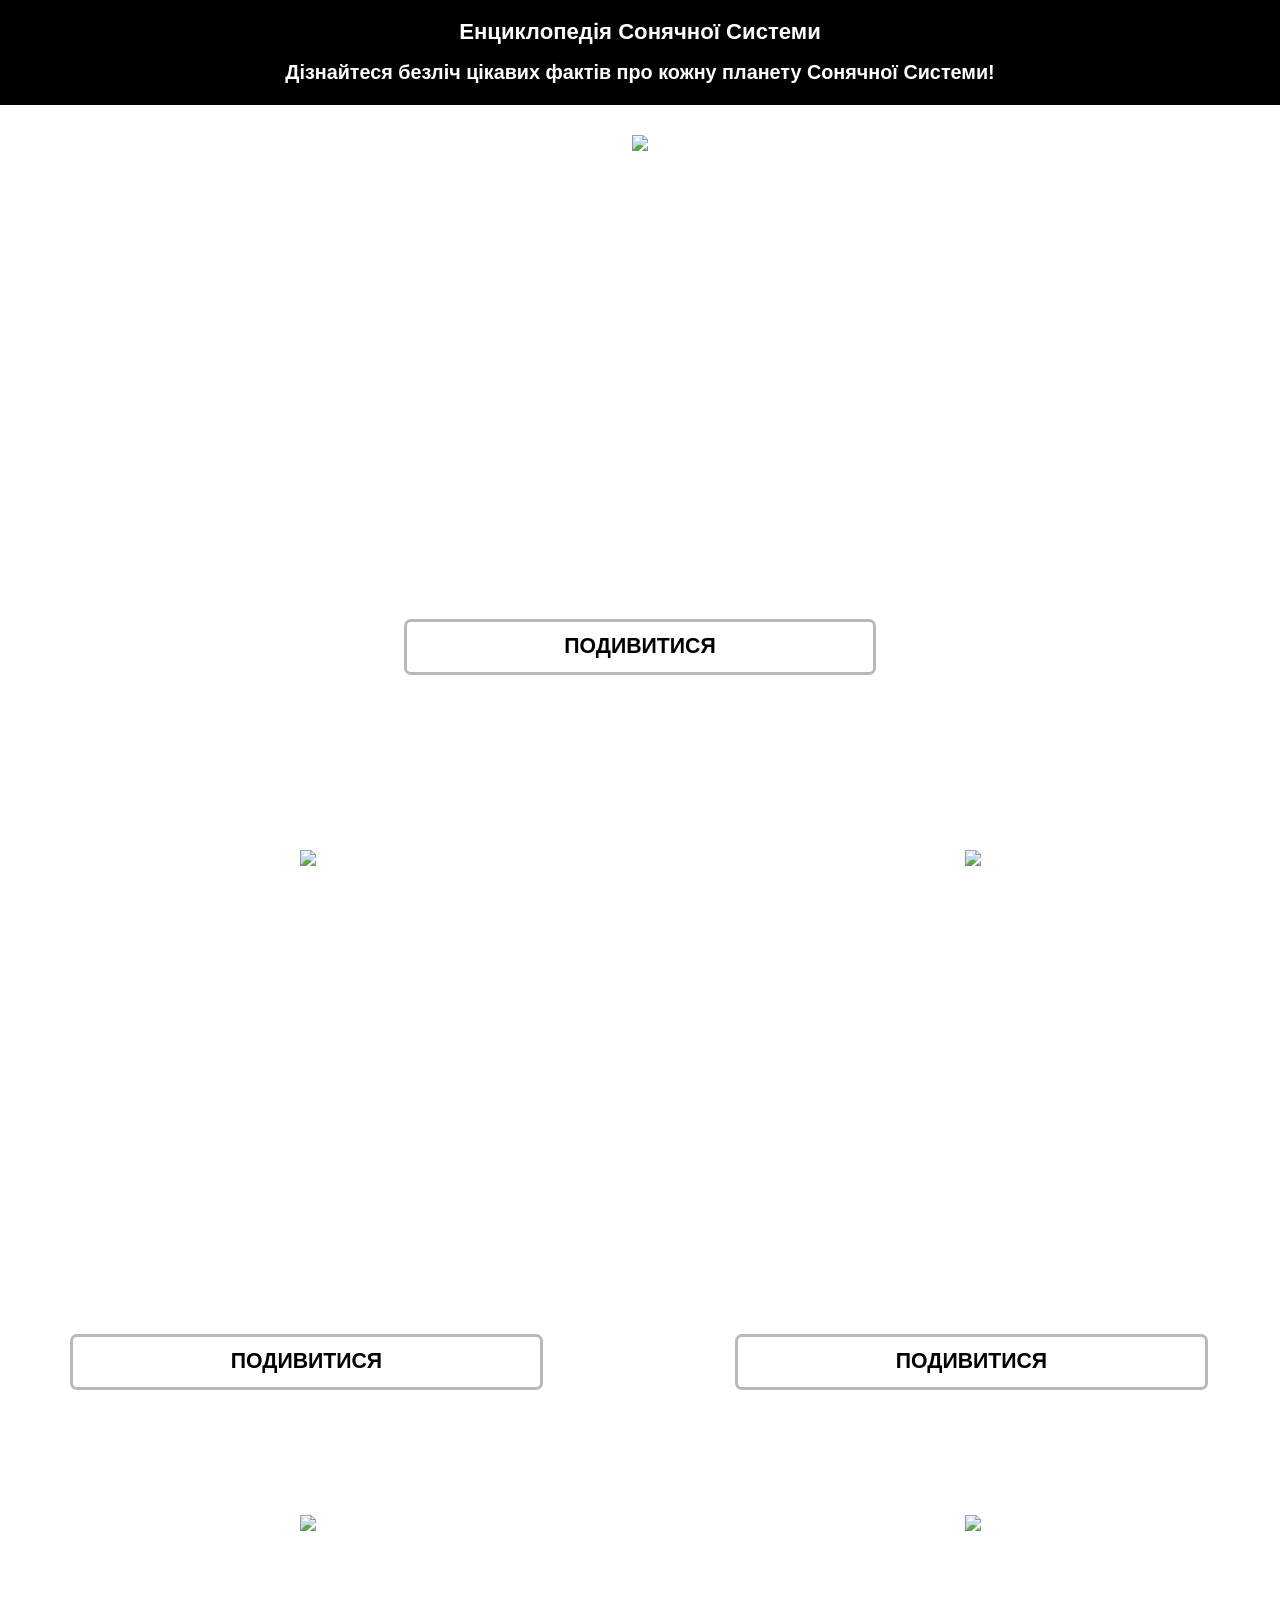
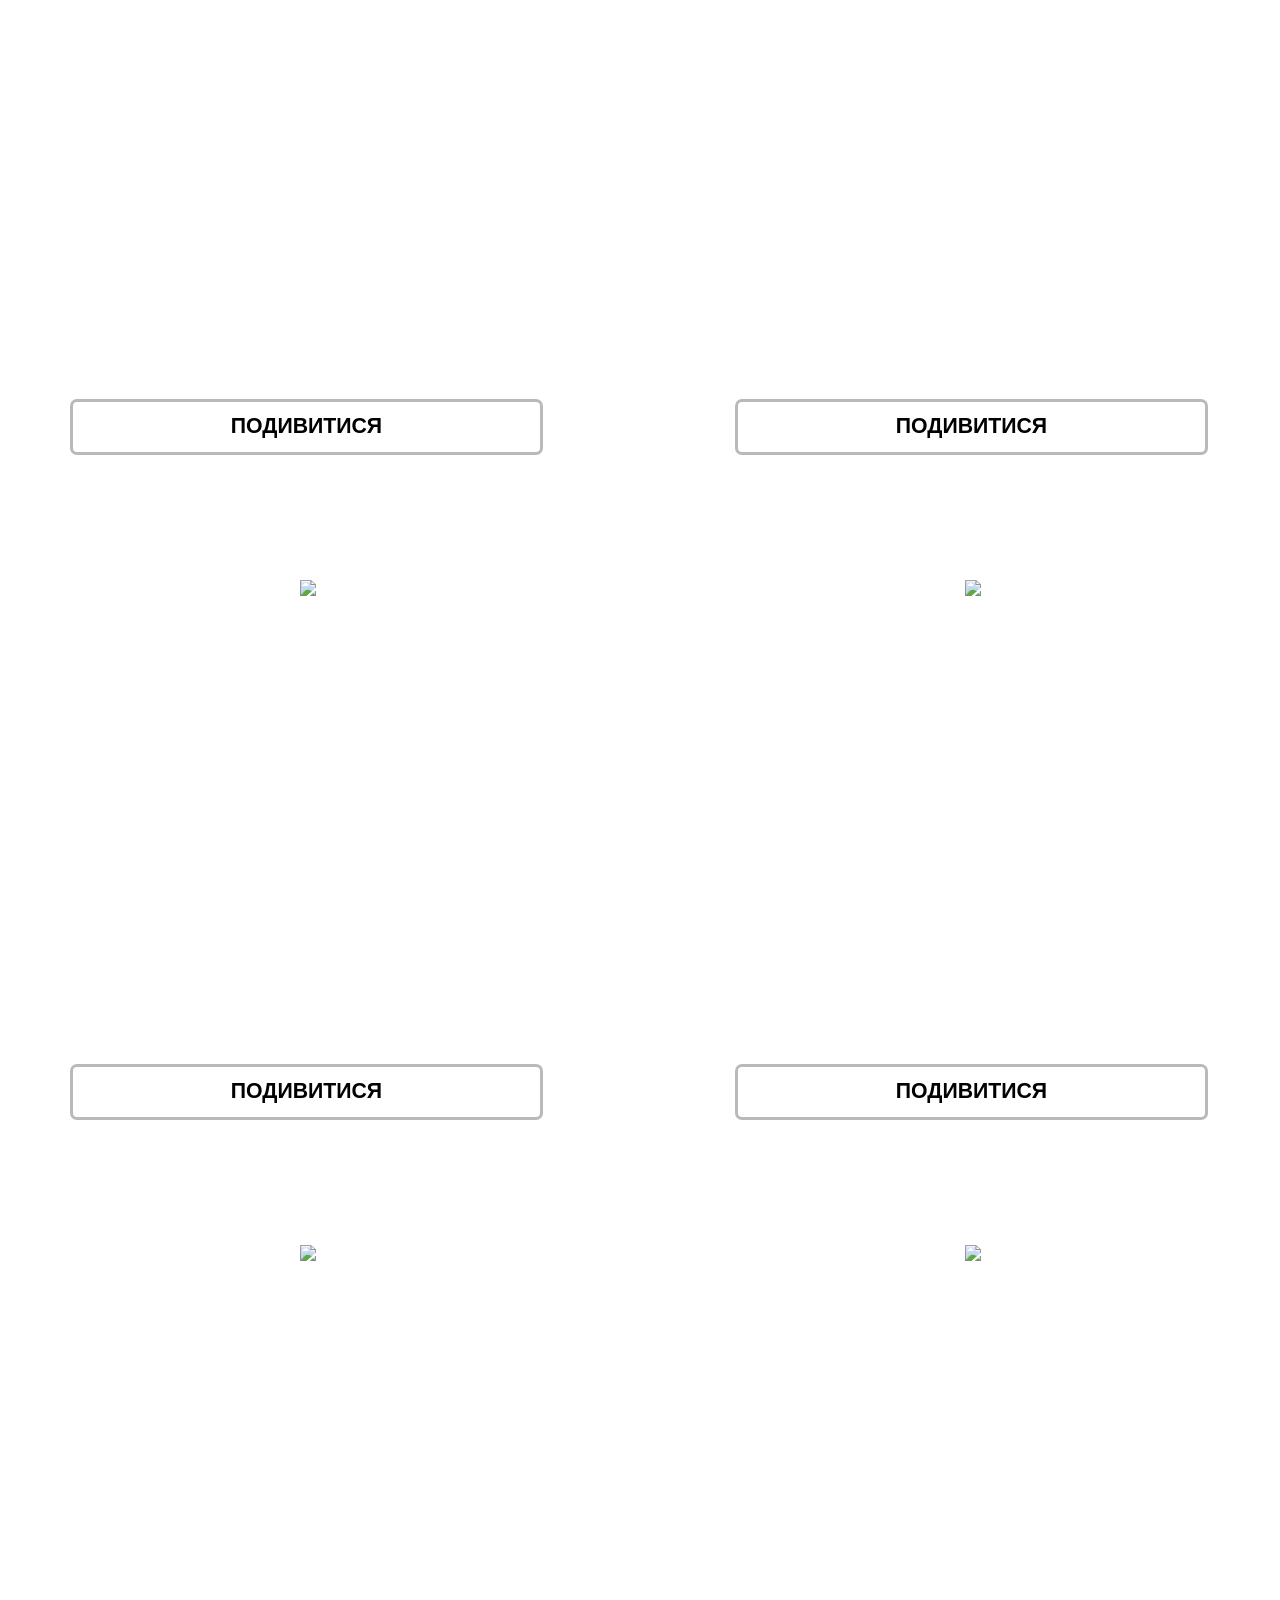
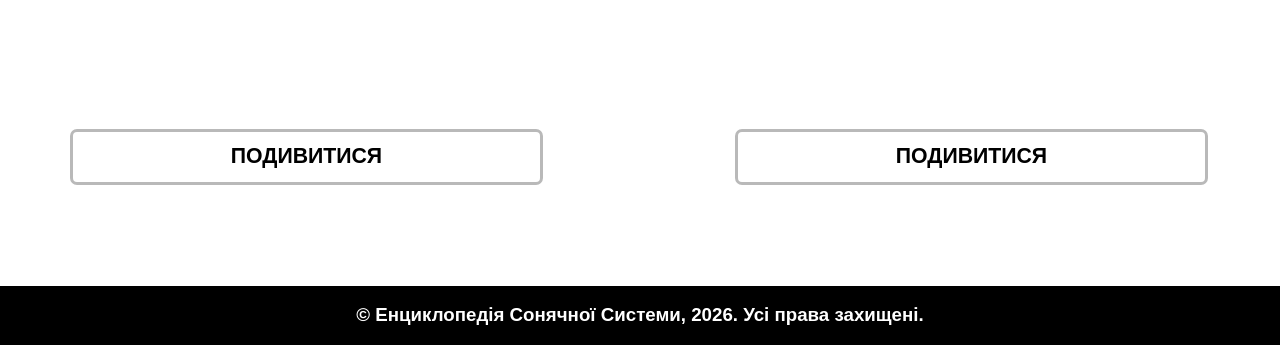
==== index.html @ 96a5c814 "Add files via upload" ====
<!DOCTYPE html>
<html lang="uk">

<head>
    <meta charset="UTF-8">
    <meta name="viewport" content="width=device-width, initial-scale=1.0">
    <title> Енциклопедія Сонячної Системи | Головна </title>
    <link rel="stylesheet" href="main.css">
</head>

<body>
    <header>
        <h1> Енциклопедія Сонячної Системи </h1>
        <h2> Дізнайтеся безліч цікавих фактів про кожну планету Сонячної Системи! </h2>
    </header>

    <main>
        <div class="main-redirect-card">
            <img src="img/the-sun.png">
            <h1> Сонце </h1>
            <p> Центральна зірка нашої системи, що містить 99.8% всієї своєї маси. Це майже ідеальна сфера гарячої плазми, яке живить життя на Землі завдяки ядерному синтезу в його ядрі. </p>
            <div class="button">
                <a href="sun.html" class="btn-sun">ПОДИВИТИСЯ</a>
            </div>
        </div>

        <div class="redirect-card">
            <img src="img/mercury1.png">
            <h1> Меркурій </h1>
            <p> Найменша та найшвидша планета, що обертається навколо Сонця кожні 88 днів. Це світ екстремальних відчуттів, яка має масивне залізне ядро та перепади темпервтури понад 1000 градусів між днем і ніччю. </p>
            <div class="button">
                <a href="mercury.html" class="btn-mercury">ПОДИВИТИСЯ</a>
            </div>
        </div>

        <div class="redirect-card">
            <img src="img/venus1.png">
            <h1> Венера </h1>
            <p> "Злий близнюк" Землі. Схована за густими хмарами сірчаної кислоти. Венера страждає від парникового ефекту, завдяки якому поверхня планети така гаряча, що може розплавити свинець, а її атмосфера така щільна, що може розчавити підводний човен. </p>
            <div class="button">
                <a href="venus.html" class="btn-venus">ПОДИВИТИСЯ</a>
            </div>
        </div>

        <div class="redirect-card">
            <img src="img/earth1.png">
            <h1> Земля </h1>
            <p> Єдиний відомий світ, де існує життя, захищений ідеальною атмосферою та потужним магнітним полем. Це динамічний світ руху тевтонських плит і безмежних океанів. </p>
            <div class="button">
                <a href="earth.html" class="btn-earth">ПОДИВИТИСЯ</a>
            </div>
        </div>

        <div class="redirect-card">
            <img src="img/mars1.png">
            <h1> Марс </h1>
            <p> Холодний і пустинний світ, вкритий іржею із оксиду заліза. Марс - це дім для найвищих вулканів та найглибокіших каньйонів у Сонячній Системі, і ця планетв є головним обʼєктом колонізації людьми. </p>
            <div class="button">
                <a href="mars.html" class="btn-mars">ПОДИВИТИСЯ</a>
            </div>
        </div>

        <div class="redirect-card">
            <img src="img/jupiter1.png">
            <h1> Юпітер </h1>
            <p> Газовий гігант більш масивнийб ніж усі інші планети разом. Зі своєю культовою Великою Червоною Плямою та 95 супутниками, вона діє як космічний пилосос, захищаючи внутрішню Сонячну Систему від ударів астероїдів. </p>
            <div class="button">
                <a href="jupiter.html" class="btn-jupiter">ПОДИВИТИСЯ</a>
            </div>
        </div>

        <div class="redirect-card">
            <img src="img/saturn2.png">
            <h1> Сатурн </h1>
            <p> Знаменитий своєю вражаючою та складною кільцевою системою, яка зроблена із льоду та каміння. Сатурн - це найменш щільнв планета, така легка, що вона могла би плавати у великій ванні із водою. </p>
            <div class="button">
                <a href="saturn.html" class="btn-saturn">ПОДИВИТИСЯ</a>
            </div>
        </div>

        <div class="redirect-card">
            <img src="img/uranus1.png">
            <h1> Уран </h1>
            <p> Льодовий гігант, що обертається на боці, ймовірно через давнж зіткнення. Вона має найхолоднішу атмосферу у Сонячній Cистемі та система із 13 вертикальних кілець. </p>
            <div class="button">
                <a href="uranus.html" class="btn-uranus">ПОДИВИТИСЯ</a>
            </div>
        </div>

        <div class="redirect-card">
            <img src="img/neptune1.png">
            <h1> Нептун </h1>
            <p> Найвіддаленіша планета, темний та холодний світ під поривами надзвукових вітрів. Це була найперша планета, яка була знайдена за математичним прогнозом, а не телескопом. </p>
            <div class="button">
                <a href="neptune.html" class="btn-neptune">ПОДИВИТИСЯ</a>
            </div>
        </div>
    </main>

    <footer>
        <h3> © Енциклопедія Сонячної Системи, 2026. Усі права захищені. </h3>
    </footer>

</body>
</html>
---- main.css ----
* body {
    font-family: 'Inter', sans-serif;
    color: white;
    background-image: url('img/galaxy-sky-alt2.png');
    background-size: cover;
    background-attachment: fixed;
    background-repeat: no-repeat;
    margin: 0;
}

header {
    background-color: black;
    position: sticky;
    top: 0px;
    text-align: center;
    padding-top: 4px;
    padding-bottom: 4px;
    z-index: 9999999999;
}

header h1 {
    font-size: 22.15px;
}

header h2 {
    font-size: 19.8px;
}


nav {
    margin-top: 37.5px;
}

main {
    display: grid;
    grid-template-columns: 1fr 1fr;
    gap: 50px;
    justify-items: center;
}

p {
    font-weight: bold;
    font-size: 16px;
    letter-spacing: 0.2;
}

img {
    max-width: 290px;
    max-height: 290px;
    object-fit: contain;
    margin-top: 10px;
}

.main-redirect-card {
    display: flex;
    flex-direction: column;
    align-items: center;
    height: 550px !important;
    max-width: 475px !important;
    border: 5px solid white;
    border-radius: 10px;
    text-align: center;
    padding: 15px;
    padding-bottom: 40px;
    margin-bottom: 50px;
    grid-column: span 2;
    overflow: visible;
    position: relative;
}

.main-redirect-card img {
    filter: drop-shadow(0 0 4px rgba(255, 255, 255, 0.3));
    transition: filter 0.4s ease-in-out, transform 0.4s ease-in-out;
}

.main-redirect-card img:hover {
    filter: drop-shadow(0 0 6.25px rgba(255, 255, 255, 0.85));
    transition: filter 0.4s ease-in-out, transform 0.4s ease-in-out;
}

.main-redirect-card img:active {
    filter: drop-shadow(0 0 6.25px rgba(255, 255, 255, 0.925));
    transition: filter 0.4s ease-in-out, transform 0.4s ease-in-out;
}

.redirect-card {
    height: 550px !important;
    width: 475px !important;
    border: 5px solid white;
    border-radius: 10px;
    text-align: center;
    padding: 15px;
    padding-bottom: 40px;
    overflow: visible;
    position: relative;
    align-self: start;
    transition: 0.5s ease-in-out, transform 0.5s ease-in-out;
}

.redirect-card img {
    filter: drop-shadow(0 0 4px rgba(255, 255, 255, 0.25));
    transition: filter 0.4s ease-in-out, transform 0.4s ease-in-out;
}

.redirect-card img:hover {
    filter: drop-shadow(0 0 6.25px rgba(255, 255, 255, 0.735));
    transition: filter 0.4s ease-in-out, transform 0.4s ease-in-out;
}

.redirect-card img:active {
    filter: drop-shadow(0 0 6.25px rgba(255, 255, 255, 0.875));
    transition: filter 0.4s ease-in-out, transform 0.4s ease-in-out;
}

.button {
    background-color: white;
    padding: 12.5px;
    border: 3.5px solid rgb(185, 185, 185);
    border-radius: 7px;
    width: 87.5%;
    position: absolute;
    bottom: 40px;
    transition: 0.4s ease-in-out, transform 0.4s ease-in-out
}

.button:hover {
    background-color: cyan;
    border: 3.5px solid #02b5a3;
}

.button:active {
    background-color: #adfff7;
    border: 3.5px solid #65cfc4;
}

.fact {
    padding: 10px;
    padding-top: 15px;
    padding-bottom: 15px;
    text-align: center;
    height: 260px !important;
    width: 245px !important;
    border: 5px solid white;
    border-radius: 10px;
    display: flex;
    flex-direction: column;
    align-items: center;
    transition: 0.55s ease-in-out, transform 0.55s ease-in-out;
}

.fact:hover {
    transform: scale(1.07);
}

a {
    color: black;
    text-decoration: none;
    font-weight: bold;
    font-size: 21.25px;
}

.sticky-fact-theme {
    background-color: black;
    margin-bottom: 30px;
    margin-top: 30px;
    width: 100%;
    height: 40px;
    position: sticky;
    top: 0;
    display: flex;
    flex-direction: column;
    align-items: center;
    display: block !important;
    text-align: center;
    padding: 0 !important;
}

.sticky-fact-theme h2 {
    padding-top: 5px;
}

.button:hover {
    background-color: cyan;
    border: 3.5px solid #02b5a3;
}

.button:active {
    background-color: #adfff7;
    border: 3.5px solid #65cfc4;
}

.go-back-btn {
    width: 33%;
    height: 60px;
    display: flex;
    align-items: center;
    background-color: white;
    padding-left: 4px;
    padding-right: 4px;
    padding-top: 3px;
    padding-bottom: 3px;
    margin-left: 15px;
    border: 2px solid gainsboro;
    border-radius: 10px;
    text-decoration: none;
    transition: 0.4s ease-in-out, transform 0.4s ease-in-out;
}

.go-back-btn:hover {
    background-color: cyan;
    border: 3.5px solid #02b5a3;
}

.go-back-btn:active {
    background-color: #adfff7;
    border: 3.5px solid #65cfc4;
}

.fact-container {
    display: grid;
    grid-template-columns: 1fr 1fr;
    gap: 50px;
    justify-content: center;
    display: flex;
    align-items: column;
    flex-wrap: wrap;
}


footer {
    margin-top: 56px;
    background-color: black;
    display: flex;
    flex-direction: column;
    align-items: center;
}

@media (max-width: 650px) {

    header {
        height: 100px;
        margin-bottom: 12.5px;
    }

    .main-redirect-card {
        height: 350px !important;
        max-width: 255px !important;
    }

    .main-redirect-card p {
        font-size: 12.7px;
    }

    .main-redirect-card h1 {
        font-size: 26px;
    }

    .redirect-card {
        height: 350px !important;
        max-width: 255px !important;
    }

    .redirect-card p {
        font-size: 12.7px;
        margin-bottom: 1000px;
    }

    .redirect-card h1 {
        font-size: 26px;
    }

    .button {
        padding: 7px;
        border: 3px solid rgb(185, 185, 185);
        border-radius: 7px;
        width: 87.5%;
        position: absolute;
        bottom: 20px;
        margin-left: -7.5px;
        margin-bottom: -10px;
    }

    .button a {
        font-size: 19px;
    }

    img {
        max-width: 150px;
        max-height: 150px;
        object-fit: contain;
        margin-top: 10px;
    }
}
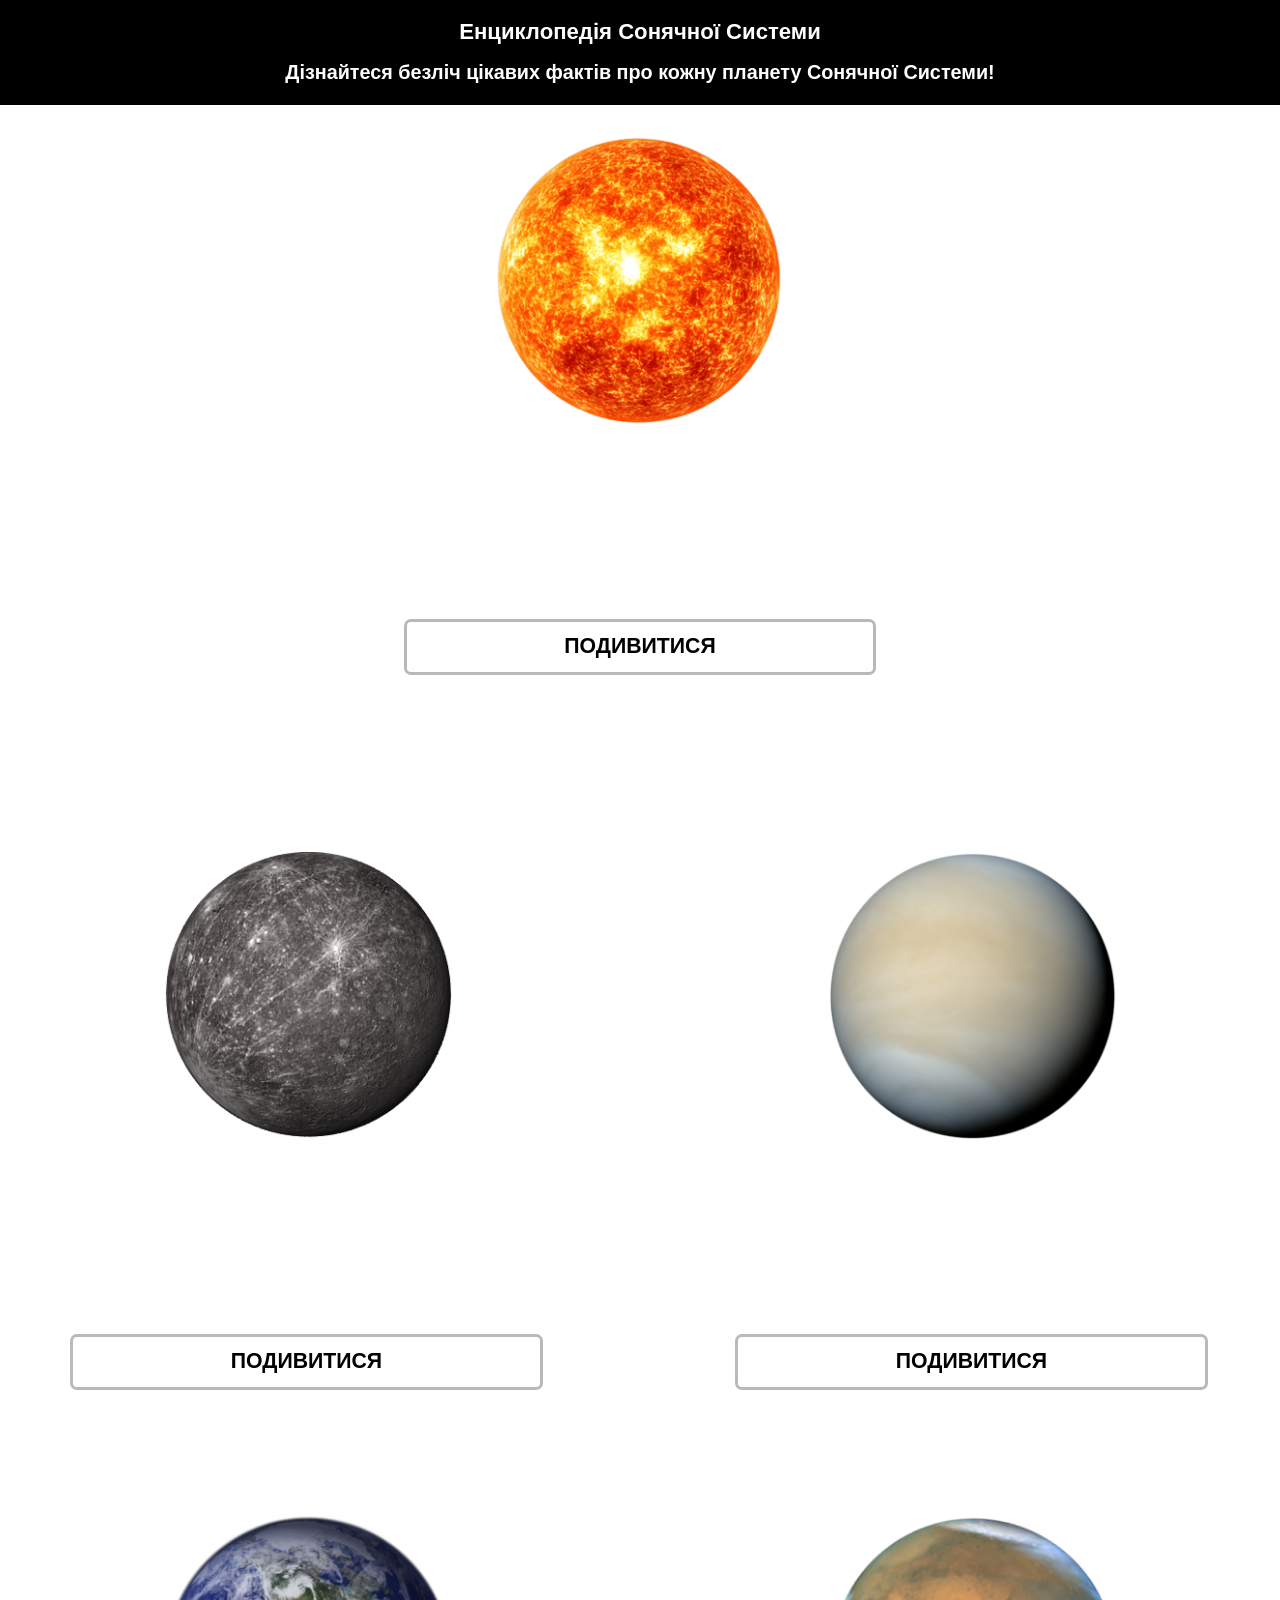
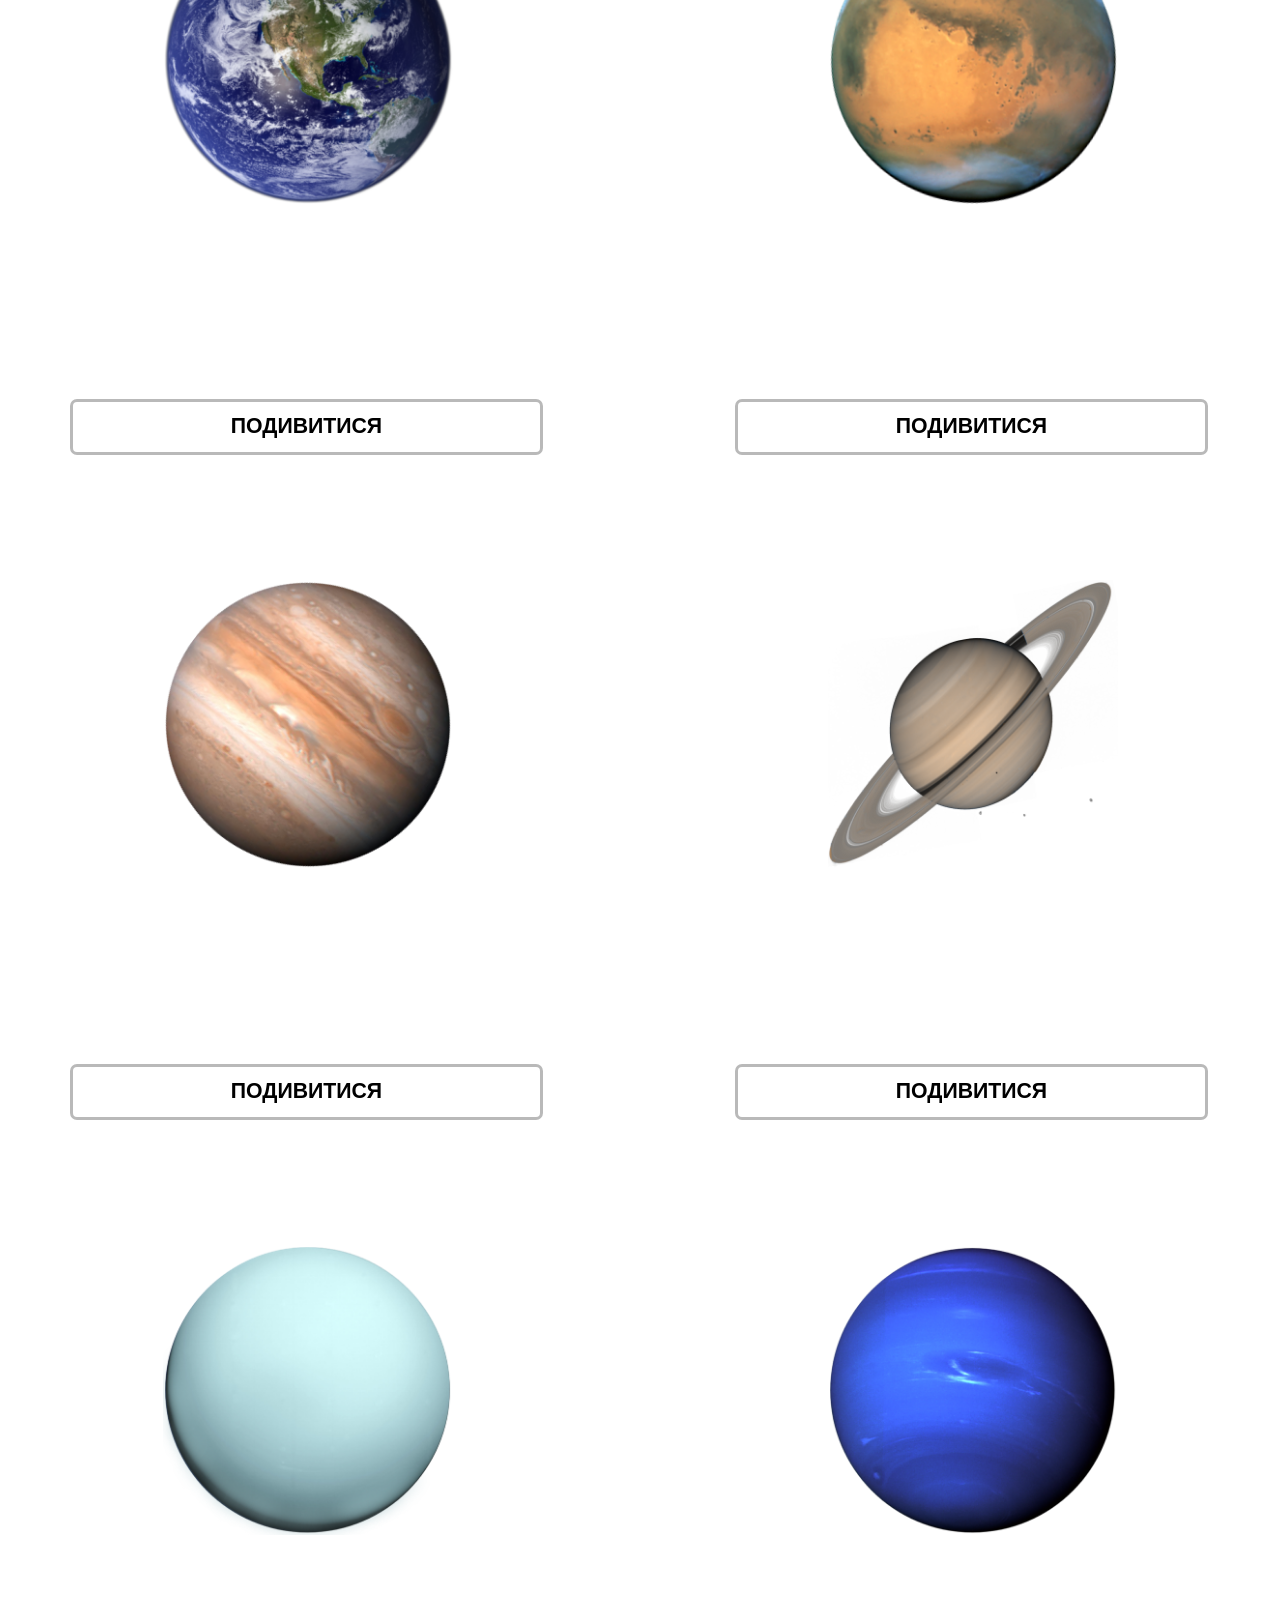
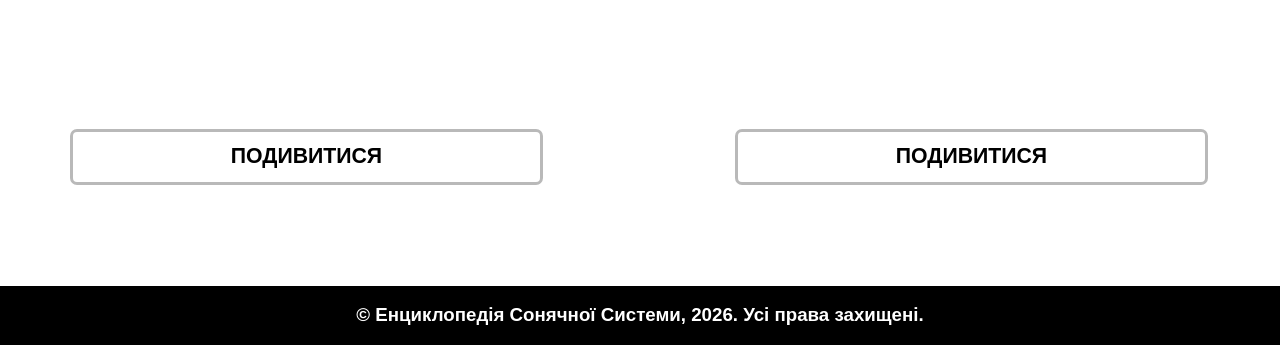
==== commit b498d19b: "Update index.html" ====
--- a/index.html
+++ b/index.html
@@ -16,7 +16,7 @@
 
     <main>
         <div class="main-redirect-card">
-            <img src="img/the-sun.png">
+            <img src="the-sun.png">
             <h1> Сонце </h1>
             <p> Центральна зірка нашої системи, що містить 99.8% всієї своєї маси. Це майже ідеальна сфера гарячої плазми, яке живить життя на Землі завдяки ядерному синтезу в його ядрі. </p>
             <div class="button">
@@ -25,7 +25,7 @@
         </div>
 
         <div class="redirect-card">
-            <img src="img/mercury1.png">
+            <img src="mercury1.png">
             <h1> Меркурій </h1>
             <p> Найменша та найшвидша планета, що обертається навколо Сонця кожні 88 днів. Це світ екстремальних відчуттів, яка має масивне залізне ядро та перепади темпервтури понад 1000 градусів між днем і ніччю. </p>
             <div class="button">
@@ -34,7 +34,7 @@
         </div>
 
         <div class="redirect-card">
-            <img src="img/venus1.png">
+            <img src="venus1.png">
             <h1> Венера </h1>
             <p> "Злий близнюк" Землі. Схована за густими хмарами сірчаної кислоти. Венера страждає від парникового ефекту, завдяки якому поверхня планети така гаряча, що може розплавити свинець, а її атмосфера така щільна, що може розчавити підводний човен. </p>
             <div class="button">
@@ -43,7 +43,7 @@
         </div>
 
         <div class="redirect-card">
-            <img src="img/earth1.png">
+            <img src="earth1.png">
             <h1> Земля </h1>
             <p> Єдиний відомий світ, де існує життя, захищений ідеальною атмосферою та потужним магнітним полем. Це динамічний світ руху тевтонських плит і безмежних океанів. </p>
             <div class="button">
@@ -52,7 +52,7 @@
         </div>
 
         <div class="redirect-card">
-            <img src="img/mars1.png">
+            <img src="mars1.png">
             <h1> Марс </h1>
             <p> Холодний і пустинний світ, вкритий іржею із оксиду заліза. Марс - це дім для найвищих вулканів та найглибокіших каньйонів у Сонячній Системі, і ця планетв є головним обʼєктом колонізації людьми. </p>
             <div class="button">
@@ -61,7 +61,7 @@
         </div>
 
         <div class="redirect-card">
-            <img src="img/jupiter1.png">
+            <img src="jupiter1.png">
             <h1> Юпітер </h1>
             <p> Газовий гігант більш масивнийб ніж усі інші планети разом. Зі своєю культовою Великою Червоною Плямою та 95 супутниками, вона діє як космічний пилосос, захищаючи внутрішню Сонячну Систему від ударів астероїдів. </p>
             <div class="button">
@@ -70,7 +70,7 @@
         </div>
 
         <div class="redirect-card">
-            <img src="img/saturn2.png">
+            <img src="saturn2.png">
             <h1> Сатурн </h1>
             <p> Знаменитий своєю вражаючою та складною кільцевою системою, яка зроблена із льоду та каміння. Сатурн - це найменш щільнв планета, така легка, що вона могла би плавати у великій ванні із водою. </p>
             <div class="button">
@@ -79,7 +79,7 @@
         </div>
 
         <div class="redirect-card">
-            <img src="img/uranus1.png">
+            <img src="uranus1.png">
             <h1> Уран </h1>
             <p> Льодовий гігант, що обертається на боці, ймовірно через давнж зіткнення. Вона має найхолоднішу атмосферу у Сонячній Cистемі та система із 13 вертикальних кілець. </p>
             <div class="button">
@@ -88,7 +88,7 @@
         </div>
 
         <div class="redirect-card">
-            <img src="img/neptune1.png">
+            <img src="neptune1.png">
             <h1> Нептун </h1>
             <p> Найвіддаленіша планета, темний та холодний світ під поривами надзвукових вітрів. Це була найперша планета, яка була знайдена за математичним прогнозом, а не телескопом. </p>
             <div class="button">
@@ -102,4 +102,4 @@
     </footer>
 
 </body>
-</html>+</html>
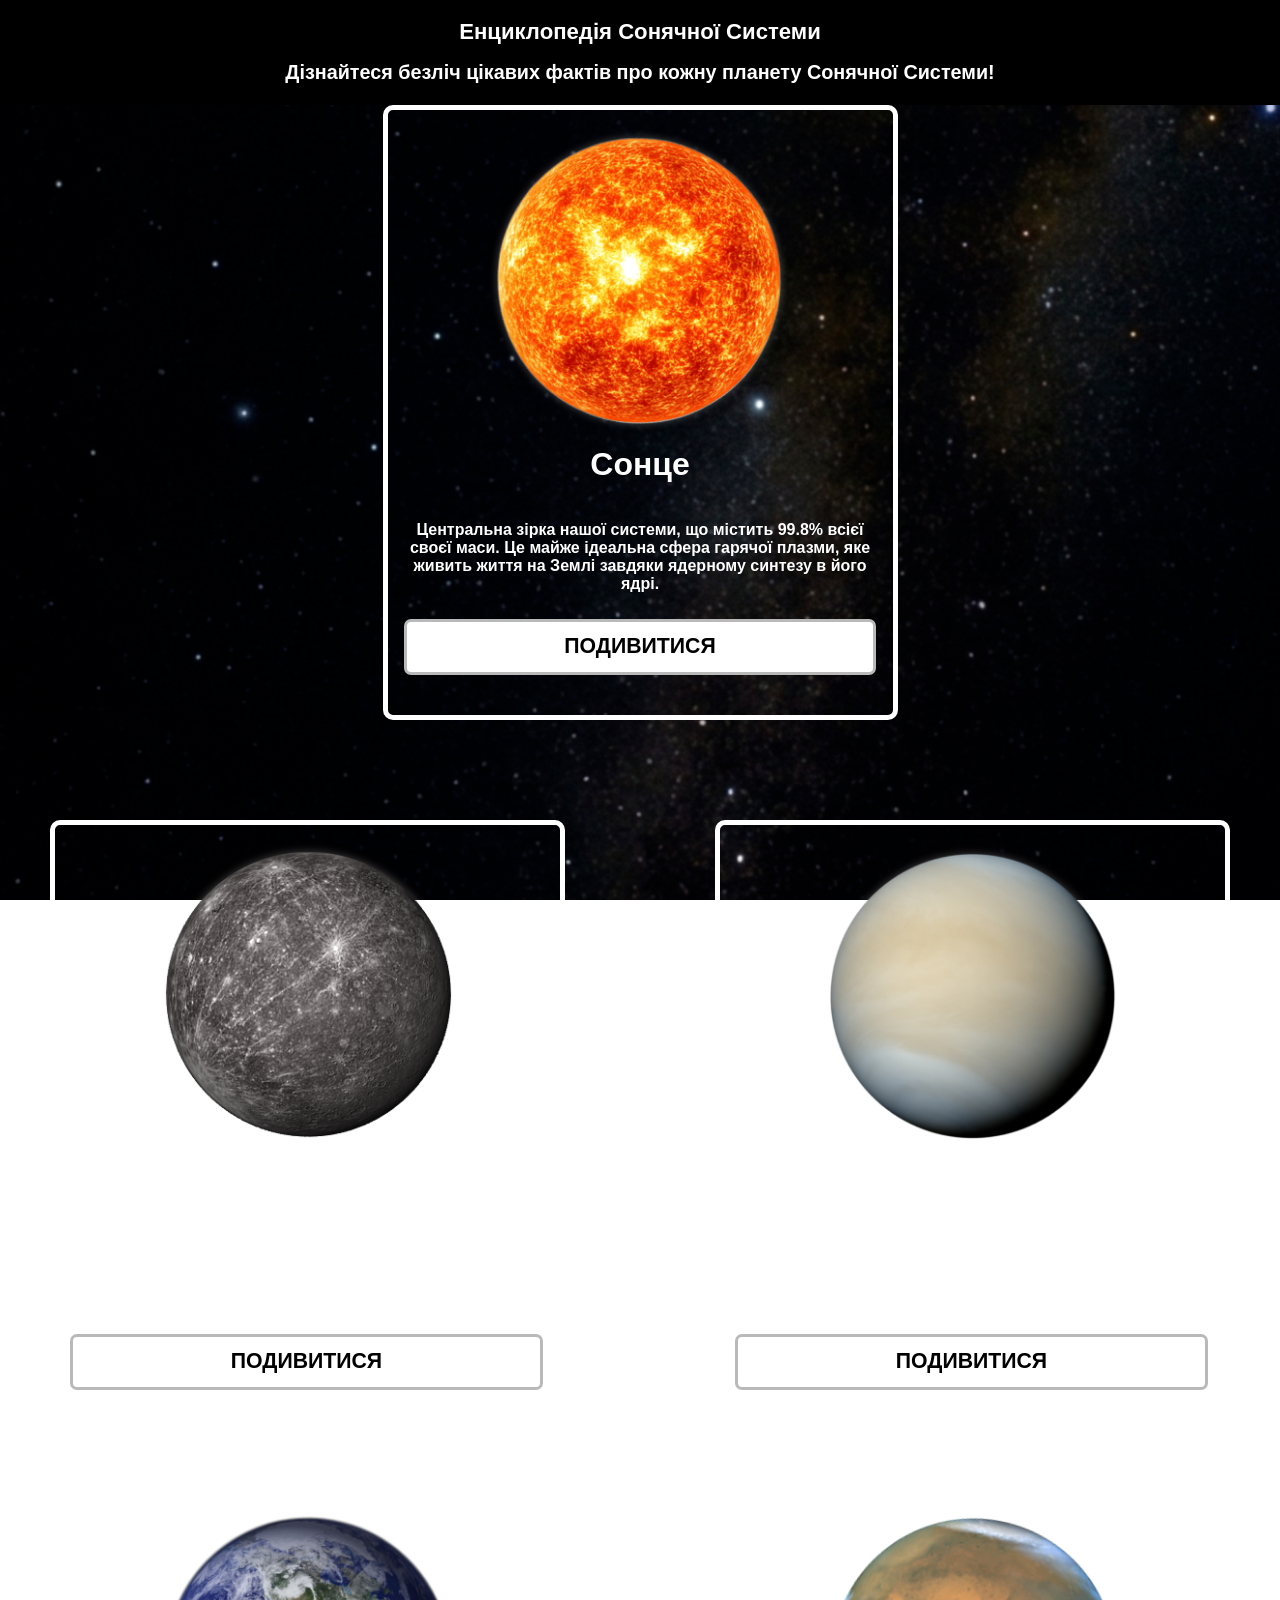
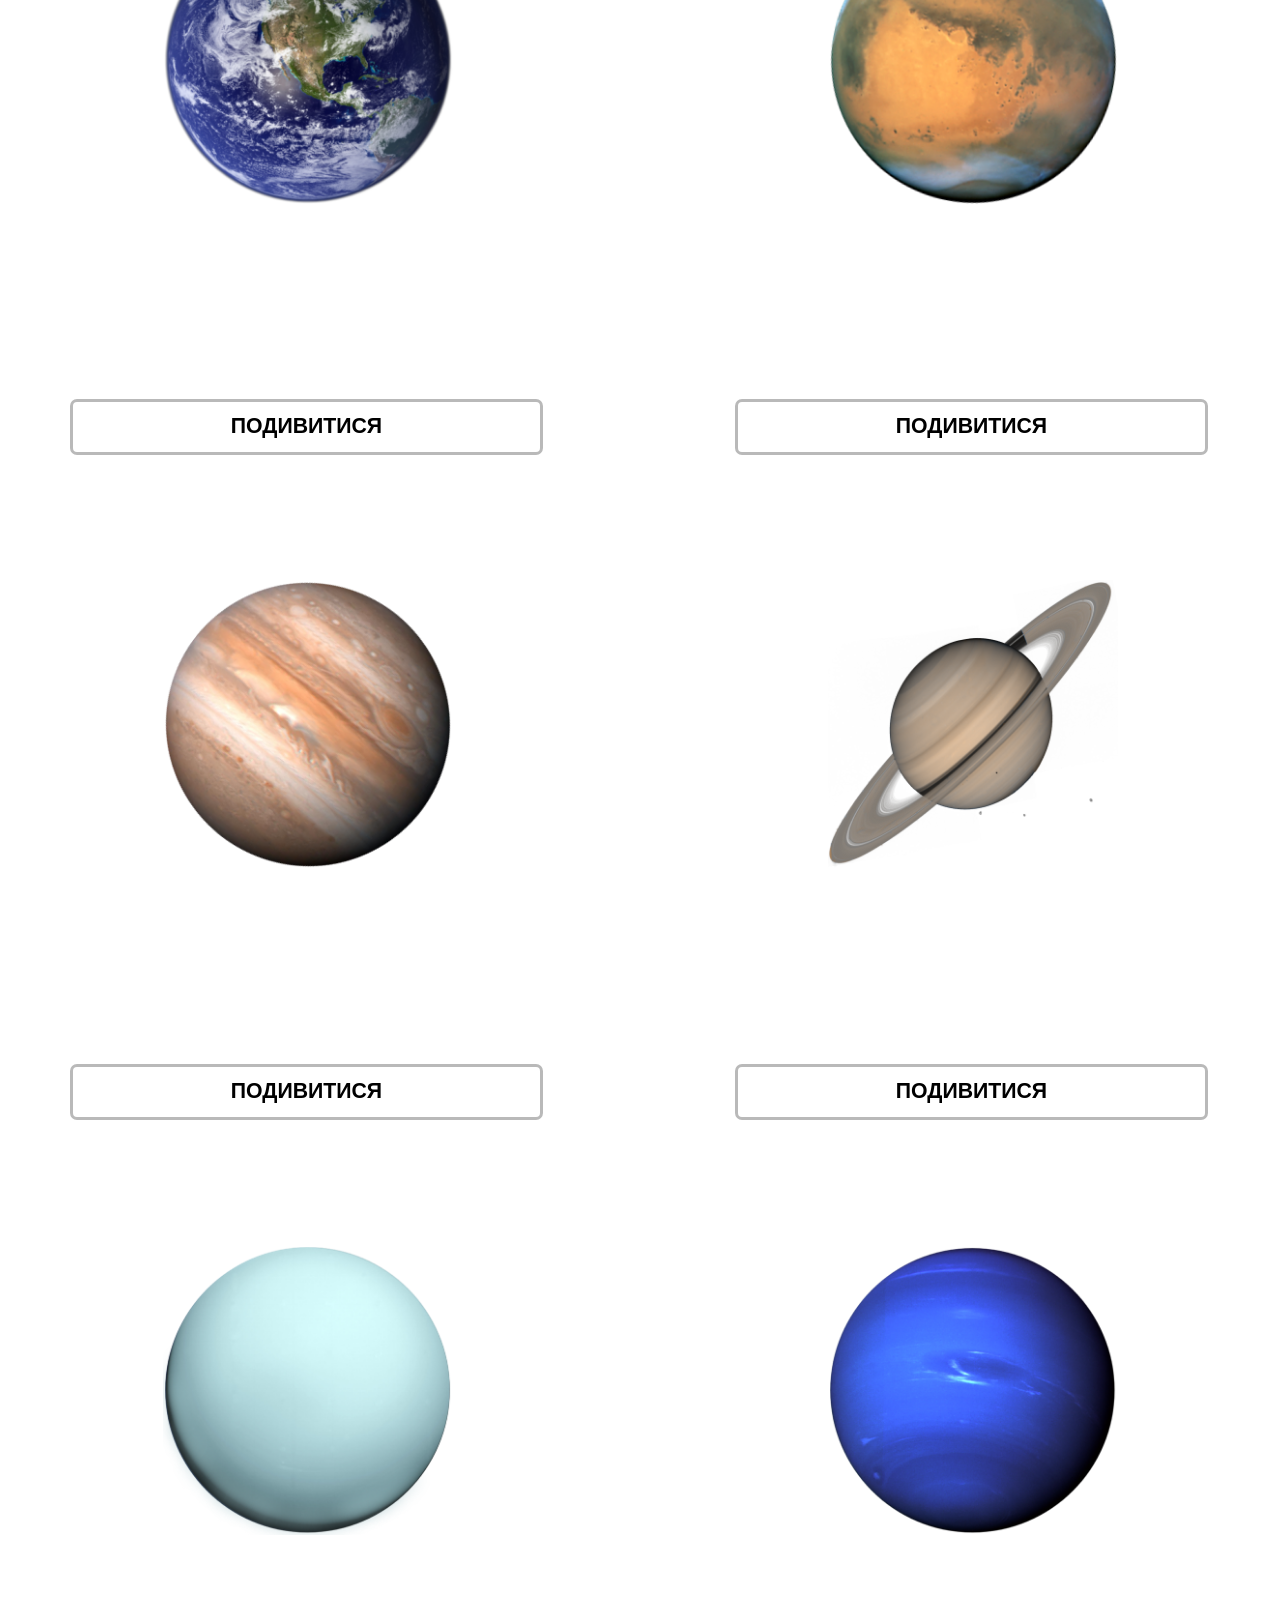
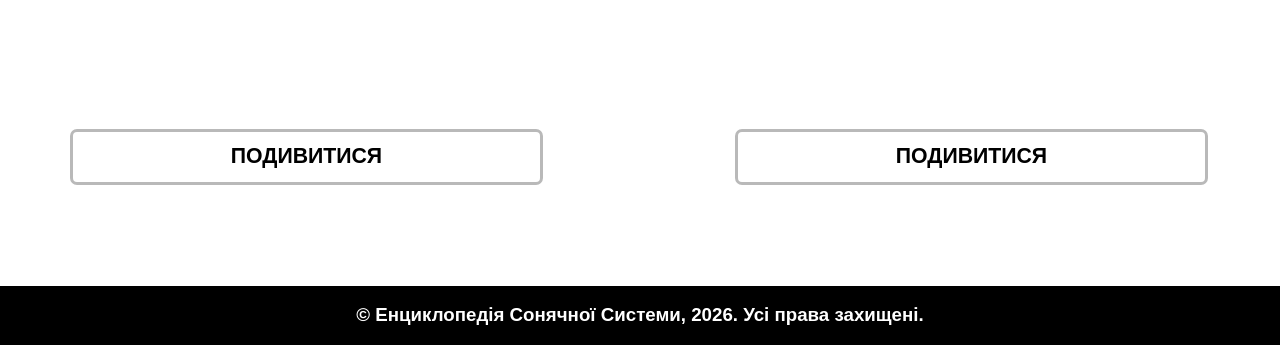
==== commit 0ab28b9e: "Update index.html Typo fix" ====
--- a/index.html
+++ b/index.html
@@ -63,7 +63,7 @@
         <div class="redirect-card">
             <img src="jupiter1.png">
             <h1> Юпітер </h1>
-            <p> Газовий гігант більш масивнийб ніж усі інші планети разом. Зі своєю культовою Великою Червоною Плямою та 95 супутниками, вона діє як космічний пилосос, захищаючи внутрішню Сонячну Систему від ударів астероїдів. </p>
+            <p> Газовий гігант більш масивний ніж усі інші планети разом. Зі своєю культовою Великою Червоною Плямою та 95 супутниками, вона діє як космічний пилосос, захищаючи внутрішню Сонячну Систему від ударів астероїдів. </p>
             <div class="button">
                 <a href="jupiter.html" class="btn-jupiter">ПОДИВИТИСЯ</a>
             </div>
--- a/main.css
+++ b/main.css
@@ -1,7 +1,7 @@
 * body {
     font-family: 'Inter', sans-serif;
     color: white;
-    background-image: url('img/galaxy-sky-alt2.png');
+    background-image: url('galaxy-sky-alt2.png');
     background-size: cover;
     background-attachment: fixed;
     background-repeat: no-repeat;
@@ -290,4 +290,4 @@
         object-fit: contain;
         margin-top: 10px;
     }
-}+}
